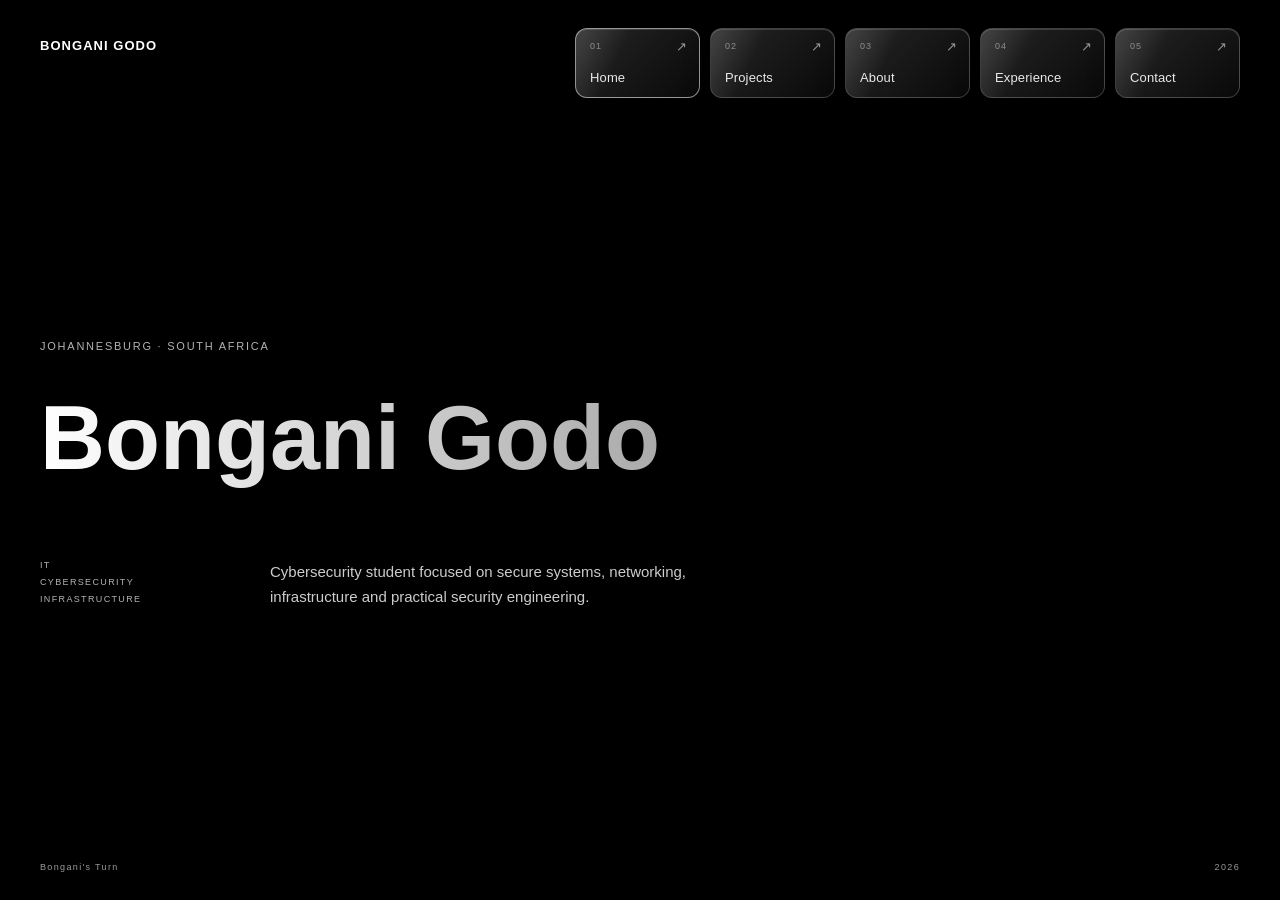
==== index.html @ 6c9f7c80 "Add files via upload" ====
<!DOCTYPE html>
<html lang="en">

<head>
    <meta charset="UTF-8">
    <meta name="viewport" content="width=device-width, initial-scale=1.0">
    <meta name="description" content="Bongani Godo — IT and Cybersecurity Portfolio">
    <title>Bongani Godo | Cybersecurity</title>
    <link rel="stylesheet" href="styles.css">
</head>

<body>

    <div id="page-transition-overlay">
        <div class="pt-curtain"></div>
        <div class="pt-logo">
            
            <span class="pt-logo-text">Bongani Godo</span>
        </div>
    </div>

    <!-- MATRIX RAIN BACKGROUND -->
    <div class="matrix-container">
      <div class="matrix-pattern">
        <div class="matrix-column"></div>
        <div class="matrix-column"></div>
        <div class="matrix-column"></div>
        <div class="matrix-column"></div>
        <div class="matrix-column"></div>
        <div class="matrix-column"></div>
        <div class="matrix-column"></div>
        <div class="matrix-column"></div>
        <div class="matrix-column"></div>
        <div class="matrix-column"></div>
        <div class="matrix-column"></div>
        <div class="matrix-column"></div>
        <div class="matrix-column"></div>
        <div class="matrix-column"></div>
        <div class="matrix-column"></div>
        <div class="matrix-column"></div>
        <div class="matrix-column"></div>
        <div class="matrix-column"></div>
        <div class="matrix-column"></div>
        <div class="matrix-column"></div>
        <div class="matrix-column"></div>
        <div class="matrix-column"></div>
        <div class="matrix-column"></div>
        <div class="matrix-column"></div>
        <div class="matrix-column"></div>
        <div class="matrix-column"></div>
        <div class="matrix-column"></div>
        <div class="matrix-column"></div>
        <div class="matrix-column"></div>
        <div class="matrix-column"></div>
        <div class="matrix-column"></div>
        <div class="matrix-column"></div>
        <div class="matrix-column"></div>
        <div class="matrix-column"></div>
        <div class="matrix-column"></div>
        <div class="matrix-column"></div>
        <div class="matrix-column"></div>
        <div class="matrix-column"></div>
        <div class="matrix-column"></div>
        <div class="matrix-column"></div>
      </div>
      <div class="matrix-pattern">
        <div class="matrix-column"></div>
        <div class="matrix-column"></div>
        <div class="matrix-column"></div>
        <div class="matrix-column"></div>
        <div class="matrix-column"></div>
        <div class="matrix-column"></div>
        <div class="matrix-column"></div>
        <div class="matrix-column"></div>
        <div class="matrix-column"></div>
        <div class="matrix-column"></div>
        <div class="matrix-column"></div>
        <div class="matrix-column"></div>
        <div class="matrix-column"></div>
        <div class="matrix-column"></div>
        <div class="matrix-column"></div>
        <div class="matrix-column"></div>
        <div class="matrix-column"></div>
        <div class="matrix-column"></div>
        <div class="matrix-column"></div>
        <div class="matrix-column"></div>
        <div class="matrix-column"></div>
        <div class="matrix-column"></div>
        <div class="matrix-column"></div>
        <div class="matrix-column"></div>
        <div class="matrix-column"></div>
        <div class="matrix-column"></div>
        <div class="matrix-column"></div>
        <div class="matrix-column"></div>
        <div class="matrix-column"></div>
        <div class="matrix-column"></div>
        <div class="matrix-column"></div>
        <div class="matrix-column"></div>
        <div class="matrix-column"></div>
        <div class="matrix-column"></div>
        <div class="matrix-column"></div>
        <div class="matrix-column"></div>
        <div class="matrix-column"></div>
        <div class="matrix-column"></div>
        <div class="matrix-column"></div>
        <div class="matrix-column"></div>
      </div>
    </div>

    <!-- ========================================
         NAVIGATION
    ======================================== -->
    <header class="site-header">
        <div class="nav-container">

            <a href="index.html" class="logo">
                BONGANI GODO
            </a>

            <button class="menu-toggle" type="button" aria-label="Open navigation" aria-expanded="false">
                MENU
            </button>

            <nav class="site-nav" aria-label="Main navigation">
                <ul>

                    <!-- HOME -->
                    <li class="nav-card">
                        <a href="index.html">
                            <span class="nav-number">01</span>
                            <span class="nav-text">Home</span>
                            <span class="nav-arrow">↗</span>
                        </a>
                    </li>

                    <!-- PROJECTS -->
                    <li class="nav-card">
                        <a href="projects.html">
                            <span class="nav-number">02</span>
                            <span class="nav-text">Projects</span>
                            <span class="nav-arrow">↗</span>
                        </a>
                    </li>

                    <!-- ABOUT -->
                    <li class="nav-card">
                        <a href="about.html">
                            <span class="nav-number">03</span>
                            <span class="nav-text">About</span>
                            <span class="nav-arrow">↗</span>
                        </a>
                    </li>

                    <!-- EXPERIENCE -->
                    <li class="nav-card">
                        <a href="experience.html">
                            <span class="nav-number">04</span>
                            <span class="nav-text">Experience</span>
                            <span class="nav-arrow">↗</span>
                        </a>
                    </li>

                    <!-- CONTACT -->
                    <li class="nav-card">
                        <a href="contact.html">
                            <span class="nav-number">05</span>
                            <span class="nav-text">Contact</span>
                            <span class="nav-arrow">↗</span>
                        </a>
                    </li>

                </ul>
            </nav>

        </div>
    </header>

    <!-- ========================================
         HERO
    ======================================== -->
    <main>
        <section class="hero">
            <div class="hero-container">

                <div class="hero-location">
                    JOHANNESBURG · SOUTH AFRICA
                </div>

                <!-- AURA LOGO & TITLE COMPONENT -->
                <div class="m2">
                    <div class="logo-aura">
                        
                        <span class="name-aura">Bongani Godo</span>
                    </div>
                </div>

                <div class="hero-bottom">

                    <div class="hero-role">
                        <span>IT</span>
                        <span>CYBERSECURITY</span>
                        <span>INFRASTRUCTURE</span>
                    </div>

                    <p class="hero-description">
                        Cybersecurity student focused on
                        secure systems, networking,
                        infrastructure and practical
                        security engineering.
                    </p>

                </div>

            </div>
        </section>
    </main>

    <!-- ========================================
         FOOTER
    ======================================== -->
    <div class="hero-footer">
        <span>Bongani's Turn</span>
        <span>2026</span>
    </div>

    <script src="script.js"></script>

</body>
</html>
---- styles.css ----
/* ========================================
   RESET
======================================== */

* {
    margin: 0;
    padding: 0;
    box-sizing: border-box;
}

html {
    scroll-behavior: smooth;
}

body {
    min-height: 100vh;
    font-family: Arial, Helvetica, sans-serif;
    background: #111;
    color: #fff;
    overflow-x: hidden;
}

a {
    color: inherit;
    text-decoration: none;
}

button {
    font-family: inherit;
}

/* ========================================
   PAGE TRANSITION OVERLAY
   A full-screen curtain that covers the
   viewport on load and "rises" to reveal
   the page, then reverses to cover the
   screen before navigating to a new page.
   The logo sits on its own unscaled layer
   so it fades cleanly instead of stretching
   with the curtain.
======================================== */

#page-transition-overlay {
    position: fixed;
    inset: 0;
    z-index: 9999;
    pointer-events: none;
    display: flex;
    align-items: center;
    justify-content: center;
}

.pt-curtain {
    position: absolute;
    inset: 0;
    background: #05070a;
    transform: scaleY(1);
    transform-origin: top;
}

.pt-curtain::before {
    content: '';
    position: absolute;
    inset: 0;
    background:
        repeating-linear-gradient(
            0deg,
            rgba(0, 255, 65, 0.04) 0px,
            rgba(0, 255, 65, 0.04) 1px,
            transparent 1px,
            transparent 3px
        );
    opacity: 0.6;
}

.pt-curtain::after {
    content: '';
    position: absolute;
    left: 0;
    right: 0;
    bottom: 0;
    height: 2px;
    background: #00ff41;
    box-shadow:
        0 0 10px 2px rgba(0, 255, 65, 0.85),
        0 0 40px 6px rgba(0, 255, 65, 0.35);
}

#page-transition-overlay.pt-reveal .pt-curtain {
    transition: transform 0.6s cubic-bezier(0.76, 0, 0.24, 1);
    transform: scaleY(0);
}

#page-transition-overlay.pt-cover .pt-curtain {
    transform-origin: bottom;
    transition: transform 0.5s cubic-bezier(0.76, 0, 0.24, 1);
    transform: scaleY(1);
}

/* --------------------------------
   LOGO — fades/scales in while the
   curtain is closed, and dissolves
   out as the curtain lifts.
-------------------------------- */

.pt-logo {
    position: relative;
    z-index: 1;
    display: flex;
    flex-direction: column;
    align-items: center;
    gap: 10px;
    opacity: 1;
    transform: scale(1);
}

.pt-logo svg {
    width: clamp(2.4rem, 6vmin, 3.6rem);
    height: clamp(2.4rem, 6vmin, 3.6rem);
    filter: drop-shadow(0 0 10px rgba(0, 255, 65, 0.55));
}

.pt-logo-text {
    font-size: 12px;
    font-weight: bold;
    letter-spacing: 0.22em;
    text-transform: uppercase;
    background-image: linear-gradient(to right, #ffffff, #aaaaaa);
    -webkit-text-fill-color: transparent;
    -webkit-background-clip: text;
    background-clip: text;
    animation: aura-glow 4s ease-in-out infinite alternate;
}

#page-transition-overlay.pt-reveal .pt-logo {
    transition: opacity 0.3s ease, transform 0.3s ease;
    opacity: 0;
    transform: scale(0.9);
}

#page-transition-overlay.pt-cover .pt-logo {
    transition: opacity 0.35s ease 0.15s, transform 0.35s ease 0.15s;
    opacity: 1;
    transform: scale(1);
}

@media (prefers-reduced-motion: reduce) {
    #page-transition-overlay .pt-curtain,
    #page-transition-overlay .pt-logo,
    #page-transition-overlay.pt-reveal .pt-curtain,
    #page-transition-overlay.pt-cover .pt-curtain,
    #page-transition-overlay.pt-reveal .pt-logo,
    #page-transition-overlay.pt-cover .pt-logo {
        transition: none !important;
    }
}

/* ========================================
   HEADER
======================================== */

.site-header {
    position: absolute;
    top: 0;
    left: 0;
    width: 100%;
    z-index: 100;
    padding: 28px 40px;
}

.nav-container {
    width: 100%;
    display: flex;
    align-items: flex-start;
    justify-content: space-between;
}

/* ========================================
   LOGO
======================================== */

.logo {
    position: relative;
    z-index: 200;
    padding-top: 10px;
    font-size: 13px;
    font-weight: 600;
    letter-spacing: 0.08em;
    color: #fff;
}

/* ========================================
   NAVIGATION
======================================== */

.site-nav {
    perspective: 1200px;
}

.site-nav ul {
    display: flex;
    align-items: center;
    gap: 10px;
    list-style: none;
}

/* ========================================
   3D CARD
======================================== */

.nav-card {
    position: relative;
    width: 125px;
    height: 70px;
    perspective: 1000px;
}

/* ========================================
   CARD LINK
======================================== */

.nav-card > a {
    position: relative;
    width: 100%;
    height: 100%;
    display: flex;
    flex-direction: column;
    justify-content: space-between;
    padding: 12px 14px;
    overflow: hidden;
    border: 1px solid rgba(255, 255, 255, 0.20);
    border-radius: 12px;
    background: linear-gradient(
        135deg,
        rgba(255, 255, 255, 0.15),
        rgba(255, 255, 255, 0.035)
    );
    backdrop-filter: blur(12px);
    -webkit-backdrop-filter: blur(12px);
    box-shadow:
        0 10px 30px rgba(0, 0, 0, 0.20),
        inset 0 1px 0 rgba(255, 255, 255, 0.15);
    transform: perspective(900px) rotateX(0deg) rotateY(0deg) translateZ(0);
    transform-style: preserve-3d;
    transition:
        transform 0.15s ease-out,
        border-color 0.25s ease,
        background 0.25s ease,
        box-shadow 0.25s ease;
    will-change: transform;
}

.nav-card > a::before {
    content: "";
    position: absolute;
    top: -80%;
    left: -40%;
    width: 70%;
    height: 250%;
    background: linear-gradient(
        90deg,
        transparent,
        rgba(255, 255, 255, 0.12),
        transparent
    );
    transform: rotate(25deg);
    transition: left 0.5s ease;
    pointer-events: none;
}

.nav-card:hover > a::before {
    left: 130%;
}

.nav-number {
    font-size: 9px;
    letter-spacing: 0.12em;
    color: rgba(255, 255, 255, 0.45);
}

.nav-text {
    font-size: 13px;
    font-weight: 500;
    letter-spacing: 0.01em;
    color: rgba(255, 255, 255, 0.90);
    transform: translateZ(15px);
}

.nav-arrow {
    position: absolute;
    right: 12px;
    top: 10px;
    font-size: 13px;
    color: rgba(255, 255, 255, 0.55);
    transform: translateZ(20px);
    transition:
        transform 0.25s ease,
        color 0.25s ease;
}

.nav-card:hover > a {
    border-color: rgba(255, 255, 255, 0.50);
    background: linear-gradient(
        135deg,
        rgba(255, 255, 255, 0.20),
        rgba(255, 255, 255, 0.06)
    );
    box-shadow:
        0 20px 50px rgba(0, 0, 0, 0.35),
        inset 0 1px 0 rgba(255, 255, 255, 0.25);
}

.nav-card:hover .nav-arrow {
    color: #fff;
    transform: translate3d(4px, -4px, 20px);
}

.nav-card.active > a {
    border-color: rgba(255, 255, 255, 0.55);
}

/* ========================================
   HERO
======================================== */

.hero {
    position: relative;
    z-index: 2;
    min-height: 100vh;
    display: flex;
    align-items: center;
}

.hero-container {
    width: 100%;
    padding: 150px 40px 100px;
}

.hero-location {
    margin-bottom: 35px;
    font-size: 11px;
    letter-spacing: 0.16em;
    color: rgba(255, 255, 255, 0.70);
}

/* ========================================
   AURA HERO TITLE & LOGO
======================================== */

.m2 {
    position: relative;
    background: transparent;
    display: flex;
    align-items: center;
    justify-content: flex-start;
    user-select: none;
}

.m2 .logo-aura {
    display: flex;
    align-items: center;
    gap: 1.5vmin;
    user-select: none;
    font-size: clamp(3rem, 10vmin, 8rem);
    color: white;
    font-weight: bold;
}

.m2 .logo-aura svg {
    width: clamp(3rem, 8vmin, 6rem);
    height: clamp(3rem, 8vmin, 6rem);
}

.name-aura {
    position: relative;
    display: inline-block;
    background-image: linear-gradient(to right, #ffffff, #aaaaaa);
    -webkit-text-fill-color: transparent;
    -webkit-background-clip: text;
    background-clip: text;
    animation: aura-glow 4s ease-in-out infinite alternate;
    will-change: filter;
}

@keyframes aura-glow {
    0% {
        filter: drop-shadow(0 0 10px rgba(0, 255, 65, 0.7))
                drop-shadow(0 0 20px rgba(0, 255, 65, 0.4))
                drop-shadow(0 0 30px rgba(0, 166, 255, 0.2));
    }
    50% {
        filter: drop-shadow(0 0 15px rgba(0, 255, 150, 0.85))
                drop-shadow(0 0 28px rgba(0, 255, 65, 0.6))
                drop-shadow(0 0 40px rgba(101, 0, 255, 0.4));
    }
    100% {
        filter: drop-shadow(0 0 12px rgba(0, 166, 255, 0.85))
                drop-shadow(0 0 24px rgba(0, 255, 65, 0.5))
                drop-shadow(0 0 36px rgba(255, 0, 86, 0.35));
    }
}

/* ========================================
   HERO BOTTOM
======================================== */

.hero-bottom {
    display: grid;
    grid-template-columns: 180px minmax(250px, 430px);
    gap: 50px;
    align-items: start;
    margin-top: 70px;
}

.hero-role {
    display: flex;
    flex-direction: column;
    gap: 7px;
    font-size: 9px;
    letter-spacing: 0.15em;
    color: rgba(255, 255, 255, 0.70);
}

.hero-description {
    font-size: 15px;
    line-height: 1.65;
    color: rgba(255, 255, 255, 0.80);
    max-width: 420px;
}

/* ========================================
   FOOTER
======================================== */

.hero-footer {
    position: fixed;
    bottom: 28px;
    left: 0;
    width: 100%;
    z-index: 20;
    display: flex;
    justify-content: space-between;
    padding: 0 40px;
    font-size: 9px;
    letter-spacing: 0.15em;
    color: rgba(255, 255, 255, 0.60);
}

/* ========================================
   MOBILE BUTTON
======================================== */

.menu-toggle {
    display: none;
    position: relative;
    z-index: 200;
    width: 42px;
    height: 42px;
    padding: 0;
    align-items: center;
    justify-content: center;
    flex-direction: column;
    gap: 5px;
    background: rgba(144, 238, 144);
    border: 1px solid rgba(255, 255, 255, 0.35);
    border-radius: 8px;
    cursor: pointer;
    transition: border-color 0.3s ease, background 0.3s ease, transform 0.2s ease;
}

.menu-toggle:hover {
    border-color: rgba(0, 255, 65, 0.6);
    background: rgba(0, 255, 65, 0.08);
}

.menu-toggle:active {
    transform: scale(0.92);
}

.burger-line {
    width: 18px;
    height: 2px;
    background: #fff;
    border-radius: 2px;
    transition: transform 0.35s cubic-bezier(0.68, -0.55, 0.27, 1.55),
                opacity 0.25s ease, background 0.3s ease;
}

.menu-toggle.active {
    border-color: #00ff41;
}

.menu-toggle.active .burger-line {
    background: #00ff41;
}

.menu-toggle.active .burger-line:nth-child(1) {
    transform: translateY(7px) rotate(45deg);
}

.menu-toggle.active .burger-line:nth-child(2) {
    opacity: 0;
    transform: scaleX(0);
}

.menu-toggle.active .burger-line:nth-child(3) {
    transform: translateY(-7px) rotate(-45deg);
}

/* Backdrop behind the open mobile nav */
.nav-backdrop {
    position: fixed;
    inset: 0;
    z-index: 90;
    background: rgba(0, 0, 0, 0.55);
    backdrop-filter: blur(3px);
    -webkit-backdrop-filter: blur(3px);
    opacity: 0;
    visibility: hidden;
    transition: opacity 0.3s ease, visibility 0.3s ease;
}

.nav-backdrop.visible {
    opacity: 1;
    visibility: visible;
}

/* ========================================
   MATRIX RAIN BACKGROUND
======================================== */

.matrix-container {
    position: fixed;
    inset: 0;
    width: 100vw;
    height: 100vh;
    background: #000;
    display: flex;
    z-index: -1;
    pointer-events: none;
}

.matrix-pattern {
    position: relative;
    width: 1000px;
    height: 100%;
    flex-shrink: 0;
}

.matrix-column {
    position: absolute;
    top: -100%;
    width: 20px;
    height: 100%;
    font-size: 16px;
    line-height: 18px;
    font-weight: bold;
    animation: fall linear infinite;
    white-space: nowrap;
}

.matrix-column::before {
    content: "'The weakest link in the security chain is the human element.' Kevin Mitnick ";
    position: absolute;
    top: 0;
    left: 0;
    background: linear-gradient(
        to bottom,
        #ffffff 0%,
        #ffffff 5%,
        #00ff41 10%,
        #00ff41 20%,
        #00dd33 30%,
        #00bb22 40%,
        #009911 50%,
        #007700 60%,
        #005500 70%,
        #003300 80%,
        rgba(0, 255, 65, 0.5) 90%,
        transparent 100%
    );
    -webkit-background-clip: text;
    background-clip: text;
    -webkit-text-fill-color: transparent;
    writing-mode: vertical-lr;
    letter-spacing: 1px;
    text-rendering: optimizeLegibility;
    -webkit-font-smoothing: antialiased;
    -moz-osx-font-smoothing: grayscale;
}

.matrix-column:nth-child(1) { left: 0px; animation-delay: -20.5s; animation-duration: 30s; }
.matrix-column:nth-child(2) { left: 25px; animation-delay: -10.2s; animation-duration: 40s; }
.matrix-column:nth-child(3) { left: 50px; animation-delay: -10.8s; animation-duration: 20.5s; }
.matrix-column:nth-child(4) { left: 75px; animation-delay: -20.9s; animation-duration: 30.5s; }
.matrix-column:nth-child(5) { left: 100px; animation-delay: -10.5s; animation-duration: 30s; }
.matrix-column:nth-child(6) { left: 125px; animation-delay: -10.8s; animation-duration: 40.5s; }
.matrix-column:nth-child(7) { left: 150px; animation-delay: -20.1s; animation-duration: 20.8s; }
.matrix-column:nth-child(8) { left: 175px; animation-delay: -20.7s; animation-duration: 30.2s; }
.matrix-column:nth-child(9) { left: 200px; animation-delay: -10.4s; animation-duration: 30.8s; }
.matrix-column:nth-child(10) { left: 225px; animation-delay: -10.9s; animation-duration: 20.7s; }
.matrix-column:nth-child(11) { left: 250px; animation-delay: -30.6s; animation-duration: 40.2s; }
.matrix-column:nth-child(12) { left: 275px; animation-delay: -20.3s; animation-duration: 30.1s; }
.matrix-column:nth-child(13) { left: 300px; animation-delay: -10.1s; animation-duration: 30.6s; }
.matrix-column:nth-child(14) { left: 325px; animation-delay: -20.6s; animation-duration: 20.9s; }
.matrix-column:nth-child(15) { left: 350px; animation-delay: -10.7s; animation-duration: 40.1s; }
.matrix-column:nth-child(16) { left: 375px; animation-delay: -20.8s; animation-duration: 30.3s; }
.matrix-column:nth-child(17) { left: 400px; animation-delay: -10.3s; animation-duration: 30.7s; }
.matrix-column:nth-child(18) { left: 425px; animation-delay: -20.2s; animation-duration: 20.6s; }
.matrix-column:nth-child(19) { left: 450px; animation-delay: -10.9s; animation-duration: 40.3s; }
.matrix-column:nth-child(20) { left: 475px; animation-delay: -20.4s; animation-duration: 30.4s; }
.matrix-column:nth-child(21) { left: 500px; animation-delay: -10.7s; animation-duration: 20.4s; }
.matrix-column:nth-child(22) { left: 525px; animation-delay: -10.5s; animation-duration: 30.9s; }
.matrix-column:nth-child(23) { left: 550px; animation-delay: -20s; animation-duration: 30s; }
.matrix-column:nth-child(24) { left: 575px; animation-delay: -10s; animation-duration: 40.4s; }
.matrix-column:nth-child(25) { left: 600px; animation-delay: -10.6s; animation-duration: 20.3s; }
.matrix-column:nth-child(26) { left: 625px; animation-delay: -30s; animation-duration: 30.5s; }
.matrix-column:nth-child(27) { left: 650px; animation-delay: -10.8s; animation-duration: 40s; }
.matrix-column:nth-child(28) { left: 675px; animation-delay: -20.5s; animation-duration: 20.8s; }
.matrix-column:nth-child(29) { left: 700px; animation-delay: -10.2s; animation-duration: 30.6s; }
.matrix-column:nth-child(30) { left: 725px; animation-delay: -20.7s; animation-duration: 30.2s; }
.matrix-column:nth-child(31) { left: 750px; animation-delay: -10.8s; animation-duration: 20.7s; }
.matrix-column:nth-child(32) { left: 775px; animation-delay: -10.6s; animation-duration: 40.1s; }
.matrix-column:nth-child(33) { left: 800px; animation-delay: -20.1s; animation-duration: 30.1s; }
.matrix-column:nth-child(34) { left: 825px; animation-delay: -10.4s; animation-duration: 30.7s; }
.matrix-column:nth-child(35) { left: 850px; animation-delay: -20.8s; animation-duration: 20.9s; }
.matrix-column:nth-child(36) { left: 875px; animation-delay: -10.7s; animation-duration: 40.2s; }
.matrix-column:nth-child(37) { left: 900px; animation-delay: -20.3s; animation-duration: 30.3s; }
.matrix-column:nth-child(38) { left: 925px; animation-delay: -10.9s; animation-duration: 20.5s; }
.matrix-column:nth-child(39) { left: 950px; animation-delay: -10.5s; animation-duration: 30.8s; }
.matrix-column:nth-child(40) { left: 975px; animation-delay: -20.6s; animation-duration: 30.4s; }

@keyframes fall {
    0% {
        transform: translateY(-10%);
        opacity: 1;
    }
    100% {
        transform: translateY(200%);
        opacity: 0;
    }
}

/* ========================================
   MEDIA QUERIES & RESPONSIVENESS
======================================== */

@media (max-width: 1100px) {
    .site-header {
        padding: 25px;
    }

    .site-nav ul {
        gap: 6px;
    }

    .nav-card {
        width: 105px;
        height: 65px;
    }

    .nav-card > a {
        padding: 10px;
    }

    .nav-text {
        font-size: 12px;
    }

    .hero-container {
        padding-left: 25px;
        padding-right: 25px;
    }

    .hero-footer {
        padding-left: 25px;
        padding-right: 25px;
    }
}

@media (max-width: 800px) {
    .site-header {
        padding: 20px;
    }

    .nav-container {
        align-items: center;
    }

    .menu-toggle {
        display: flex;
    }

    .site-nav {
        position: absolute;
        top: 70px;
        right: 20px;
        width: 220px;
        padding: 8px;
        border-radius: 14px;
        
        border: 1px solid rgba(255, 255, 255, 0.12);
        opacity: 0;
        visibility: hidden;
        transform: translateY(-10px);
        transition:
            opacity 0.25s ease,
            visibility 0.25s ease,
            transform 0.25s ease;
    }

    .site-nav.open {
        opacity: 1;
        visibility: visible;
        transform: translateY(0);
    }

    .site-nav ul {
        flex-direction: column;
        width: 100%;
        gap: 6px;
    }

    .nav-card {
        width: 100%;
        height: 55px;
    }

    .nav-card > a {
        flex-direction: row;
        align-items: center;
        gap: 12px;
    }

    .nav-number {
        width: 20px;
    }

    .nav-arrow {
        top: 20px;
    }

    .hero-container {
        padding: 130px 20px 100px;
    }

    .hero-bottom {
        grid-template-columns: 1fr;
        gap: 25px;
        margin-top: 55px;
    }

    .hero-description {
        font-size: 14px;
        max-width: 340px;
    }

    .hero-footer {
        bottom: 18px;
        padding: 0 20px;
    }
}

@media (max-width: 768px) {
    .matrix-column {
        font-size: 14px;
        line-height: 16px;
        width: 18px;
    }
}

@media (max-width: 480px) {
    .matrix-column {
        font-size: 12px;
        line-height: 14px;
        width: 15px;
    }
}

@media (max-width: 400px) {
    .hero-description {
        font-size: 13px;
    }
}

/* ========================================
   CUSTOM SCROLLBAR
======================================== */

* {
    scrollbar-width: thin;
    scrollbar-color: #00ff41 #0a0a0a;
}

::-webkit-scrollbar {
    width: 10px;
}

::-webkit-scrollbar-track {
    background: #0a0a0a;
}

::-webkit-scrollbar-thumb {
    background: linear-gradient(180deg, #00ff41, #007700);
    border-radius: 6px;
    border: 2px solid #0a0a0a;
}

::-webkit-scrollbar-thumb:hover {
    background: #39ff14;
}

/* ========================================
   ENTRANCE ANIMATIONS
   Timed to start as the page-transition
   curtain finishes lifting, so content
   cascades in right after the reveal.
======================================== */

@keyframes fadeUpIn {
    from {
        opacity: 0;
        transform: translateY(18px);
    }
    to {
        opacity: 1;
        transform: translateY(0);
    }
}

.logo {
    opacity: 0;
    animation: fadeUpIn 0.6s cubic-bezier(0.16, 1, 0.3, 1) 0.45s both;
}

.nav-card {
    opacity: 0;
    animation: fadeUpIn 0.6s cubic-bezier(0.16, 1, 0.3, 1) both;
}

.nav-card:nth-child(1) { animation-delay: 1.50s; }
.nav-card:nth-child(2) { animation-delay: 1.58s; }
.nav-card:nth-child(3) { animation-delay: 1.66s; }
.nav-card:nth-child(4) { animation-delay: 1.74s; }
.nav-card:nth-child(5) { animation-delay: 1.82s; }

.hero-location {
    opacity: 0;
    animation: fadeUpIn 0.7s cubic-bezier(0.16, 1, 0.3, 1) 0.55s both;
}

.m2 {
    opacity: 0;
    animation: fadeUpIn 0.8s cubic-bezier(0.16, 1, 0.3, 1) 0.68s both;
}

.hero-role span {
    display: inline-block;
    opacity: 0;
    animation: fadeUpIn 0.6s cubic-bezier(0.16, 1, 0.3, 1) forwards;
}

.hero-role span:nth-child(1) { animation-delay: 1.85s; }
.hero-role span:nth-child(2) { animation-delay: 1.93s; }
.hero-role span:nth-child(3) { animation-delay: 1.01s; }

.hero-description {
    opacity: 0;
    animation: fadeUpIn 0.7s cubic-bezier(0.16, 1, 0.3, 1) 1.1s both;
}

/* ========================================
   SCROLL-REVEAL
   Panels, headers and project cards fade
   and rise into place as they enter the
   viewport (see script.js IntersectionObserver).
======================================== */

.reveal-item {
    opacity: 0;
    transform: translateY(32px);
    transition: opacity 0.7s cubic-bezier(0.16, 1, 0.3, 1),
                transform 0.7s cubic-bezier(0.16, 1, 0.3, 1);
}

.reveal-item.in-view {
    opacity: 2;
    transform: translateY(0);
}

/* ========================================
   RIPPLE (click/tap feedback)
======================================== */

.ripple-effect {
    position: absolute;
    border-radius: 50%;
    background: rgba(0, 255, 65, 0.45);
    transform: scale(0);
    opacity: 1;
    animation: rippleAnim 0.6s ease-out forwards;
    pointer-events: none;
}

@keyframes rippleAnim {
    to {
        transform: scale(2.6);
        opacity: 0;
    }
}

/* ========================================
   SCROLL PROGRESS BAR
======================================== */

#scroll-progress {
    position: fixed;
    top: 0;
    left: 0;
    height: 3px;
    width: 0%;
    background: linear-gradient(90deg, #00ff41, #39ff14, #00a6ff);
    box-shadow: 0 0 10px rgba(0, 255, 65, 0.8);
    z-index: 9000;
    transition: width 0.1s ease-out;
}

/* ========================================
   BACK TO TOP BUTTON
======================================== */

#back-to-top {
    position: fixed;
    bottom: 24px;
    right: 24px;
    width: 46px;
    height: 46px;
    border-radius: 50%;
    background: rgba(8, 8, 8, 0.85);
    border: 1px solid rgba(0, 255, 65, 0.4);
    backdrop-filter: blur(10px);
    -webkit-backdrop-filter: blur(10px);
    color: #00ff41;
    display: flex;
    align-items: center;
    justify-content: center;
    cursor: pointer;
    z-index: 500;
    opacity: 0;
    visibility: hidden;
    transform: translateY(14px) scale(0.9);
    transition: opacity 0.3s ease, transform 0.3s ease,
                visibility 0.3s ease, box-shadow 0.3s ease,
                border-color 0.3s ease;
}

#back-to-top.visible {
    opacity: 1;
    visibility: visible;
    transform: translateY(0) scale(1);
}

#back-to-top:hover {
    border-color: #00ff41;
    box-shadow: 0 0 20px rgba(0, 255, 65, 0.5);
    transform: translateY(-3px) scale(1.05);
}

#back-to-top:active {
    transform: translateY(-1px) scale(0.94);
}

#back-to-top svg {
    width: 18px;
    height: 18px;
    transition: transform 0.3s ease;
}

#back-to-top:hover svg {
    transform: translateY(-2px);
}

@media (max-width: 800px) {
    #back-to-top {
        bottom: 18px;
        right: 18px;
        width: 42px;
        height: 42px;
    }
}

@media (prefers-reduced-motion: reduce) {
    .logo,
    .nav-card,
    .hero-location,
    .m2,
    .hero-role span,
    .hero-description {
        animation: none !important;
        opacity: 1 !important;
        transform: none !important;
    }

    .reveal-item {
        transition: none !important;
        opacity: 1 !important;
        transform: none !important;
    }

    .ripple-effect {
        display: none !important;
    }
}
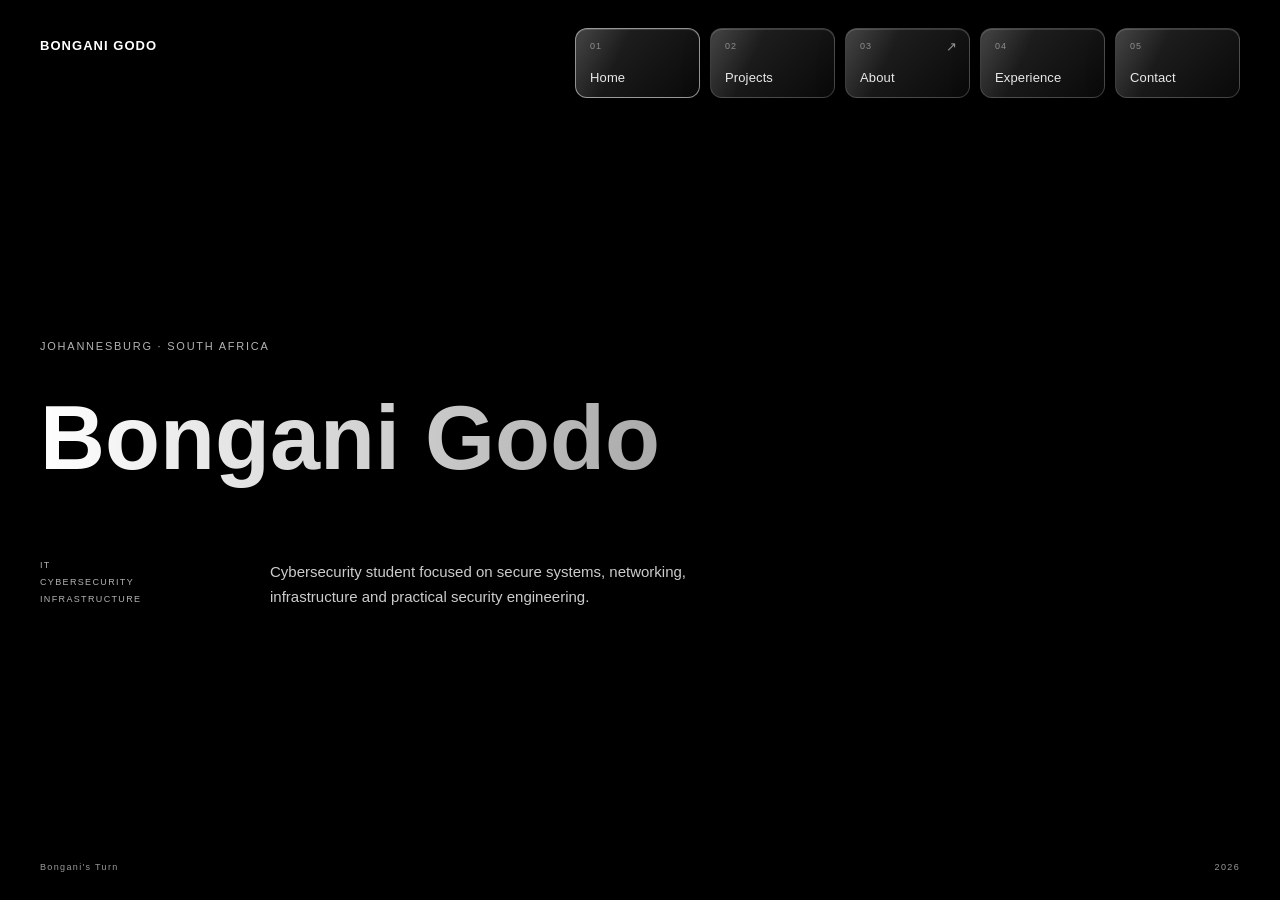
==== commit 90d14e7b: "Remove navigation arrow from list items" ====
--- a/index.html
+++ b/index.html
@@ -129,7 +129,7 @@
                         <a href="index.html">
                             <span class="nav-number">01</span>
                             <span class="nav-text">Home</span>
-                            <span class="nav-arrow">↗</span>
+                            
                         </a>
                     </li>
 
@@ -138,7 +138,7 @@
                         <a href="projects.html">
                             <span class="nav-number">02</span>
                             <span class="nav-text">Projects</span>
-                            <span class="nav-arrow">↗</span>
+                            
                         </a>
                     </li>
 
@@ -156,7 +156,7 @@
                         <a href="experience.html">
                             <span class="nav-number">04</span>
                             <span class="nav-text">Experience</span>
-                            <span class="nav-arrow">↗</span>
+                           
                         </a>
                     </li>
 
@@ -165,7 +165,7 @@
                         <a href="contact.html">
                             <span class="nav-number">05</span>
                             <span class="nav-text">Contact</span>
-                            <span class="nav-arrow">↗</span>
+                            
                         </a>
                     </li>
 
@@ -226,4 +226,4 @@
     <script src="script.js"></script>
 
 </body>
-</html>+</html>
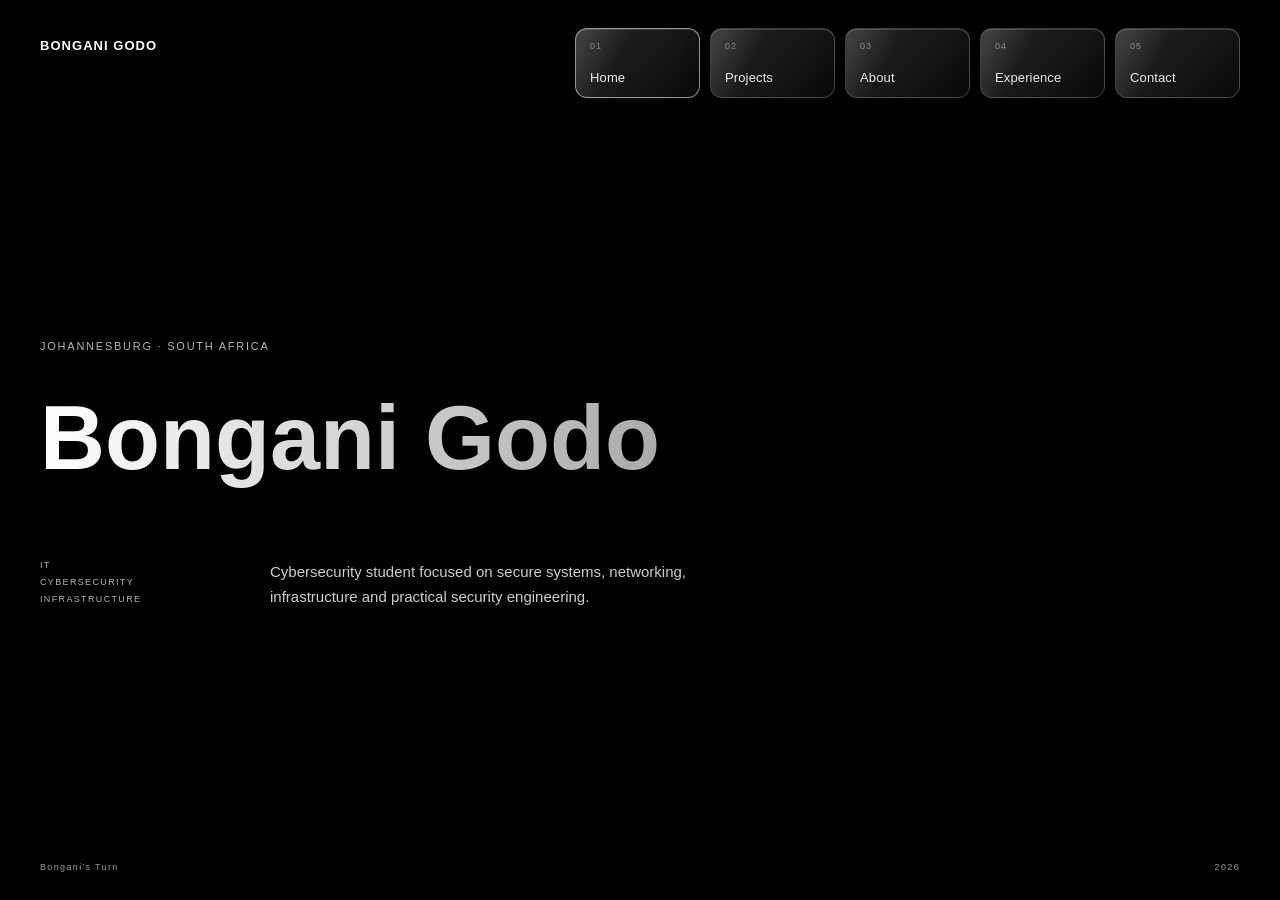
==== commit 519f791c: "Update index.html" ====
--- a/index.html
+++ b/index.html
@@ -147,7 +147,7 @@
                         <a href="about.html">
                             <span class="nav-number">03</span>
                             <span class="nav-text">About</span>
-                            <span class="nav-arrow">↗</span>
+                            
                         </a>
                     </li>
 
